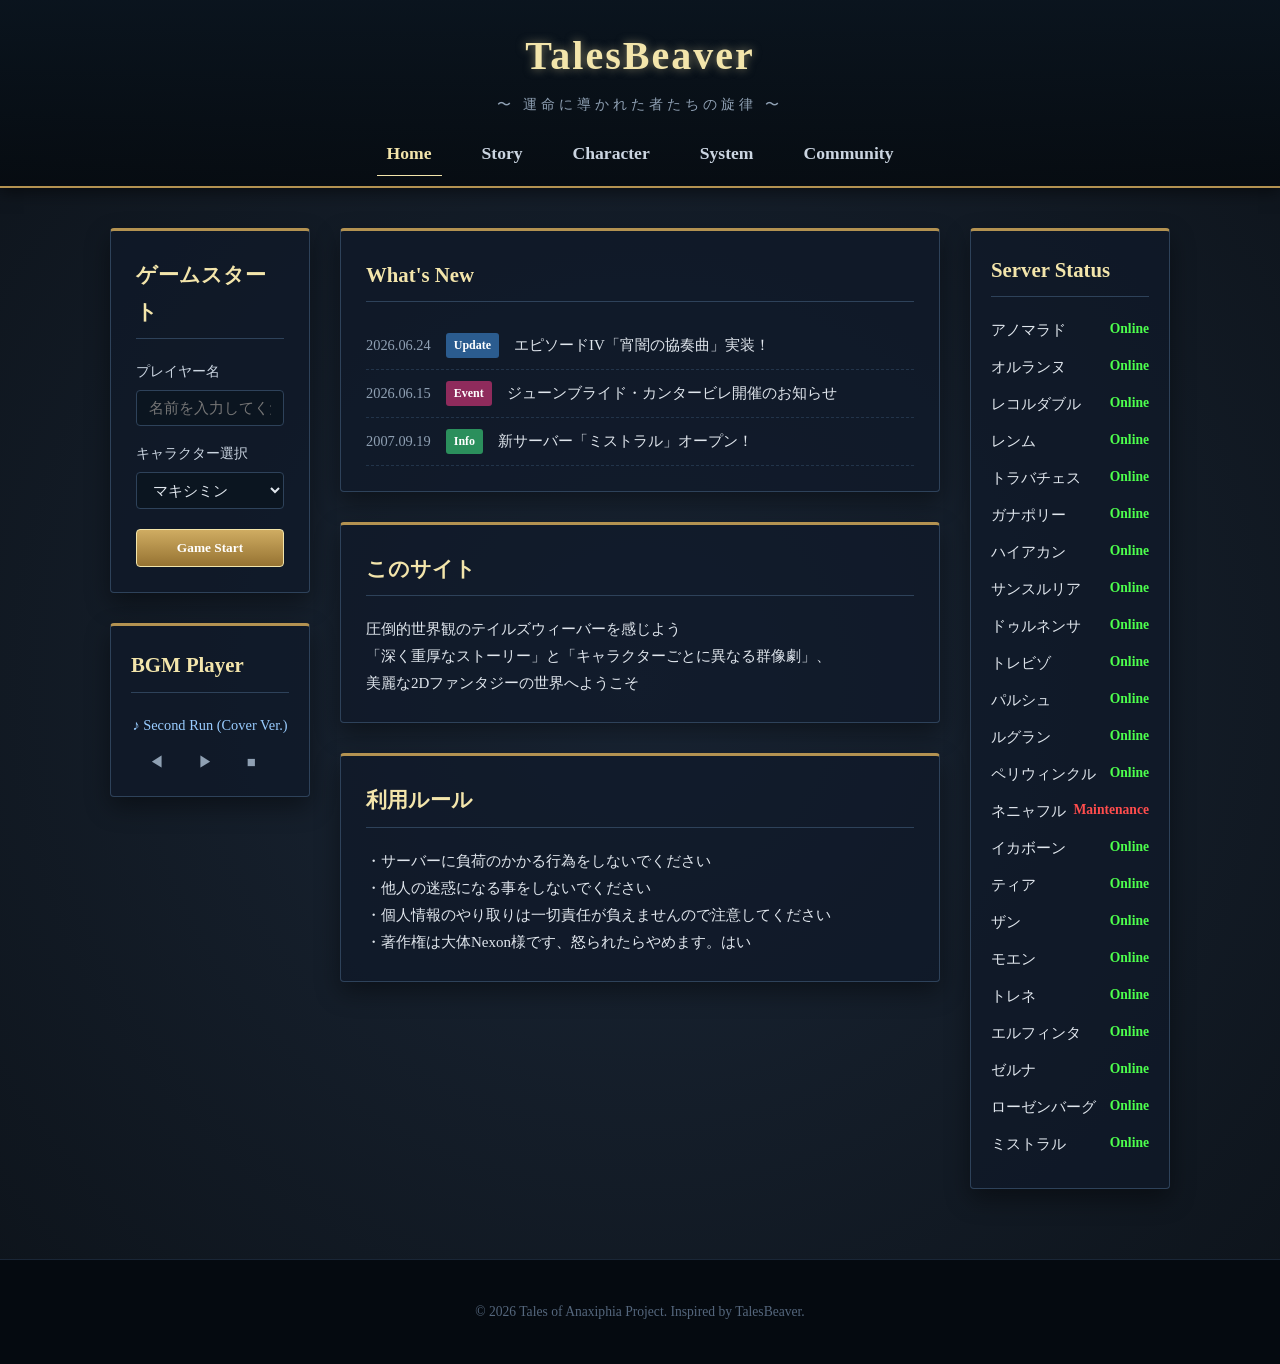
==== client/index.html @ 96a261ec "-ログインキャラ名" ====
<!DOCTYPE html>
<html lang="ja">

<head>
	<meta charset="UTF-8">
	<meta name="viewport" content="width=device-width, initial-scale=1.0">
	<link rel="icon" href="data:,">
	<title>TalesBeaver - テイルズビーバー</title>
	<style>
		/* ==========================================共通設定 & ファンタジー風リセット========================================== */
		* {
			margin: 0;
			padding: 0;
			box-sizing: border-box;
		}

		body {
			background-color: #0d131a;
			/* 深みのある紺色 */
			background-image: radial-gradient(circle at center, #1a2636 0%, #0d131a 100%);
			color: #e0e6ed;
			font-family: 'Noto Serif JP', serif;
			font-size: 15px;
			line-height: 1.8;
		}

		a {
			color: #4da6ff;
			text-decoration: none;
			transition: color 0.3s;
		}

		a:hover {
			color: #99ccff;
		}

		/* ==========================================ヘッダー========================================== */
		header {
			background: linear-gradient(to bottom, rgba(10, 20, 30, 0.95), rgba(5, 10, 15, 0.85));
			border-bottom: 2px solid #b39251;
			/* テイルズ風のゴールドライン */
			padding: 20px 0 10px 0;
			text-align: center;
			box-shadow: 0 4px 15px rgba(0, 0, 0, 0.5);
		}

		.site-title {
			font-family: 'Cinzel', serif;
			font-size: 2.5rem;
			color: #f3e5ab;
			/* 柔らかなゴールド */
			text-shadow: 0 0 10px rgba(243, 229, 171, 0.5);
			letter-spacing: 2px;
		}

		.site-subtitle {
			font-size: 0.9rem;
			color: #8fa0b3;
			margin-bottom: 15px;
			letter-spacing: 4px;
		}

		nav ul {
			list-style: none;
			display: flex;
			justify-content: center;
			gap: 30px;
		}

		nav a {
			font-family: 'Cinzel', serif;
			font-size: 1.1rem;
			color: #cbd5e1;
			font-weight: bold;
			display: block;
			padding: 5px 10px;
		}

		nav a:hover,
		nav a.active {
			color: #f3e5ab;
			border-bottom: 1px solid #f3e5ab;
		}

		/* ==========================================メインビジュアル (Hero)========================================== */
		.hero-section {
			/*いったん非表示*/
			display: none;
			height: 300px;
			/* 本来はここにテイルズ風のドット絵や美しい空の背景画像を入れます */
			background: url('/assets/header.jpg') no-repeat center/cover;
			border-bottom: 1px solid #3a4d66;
		}

		.hero-overlay {
			background: linear-gradient(to bottom, rgba(13, 19, 26, 0.3), rgba(13, 19, 26, 0.9));
			height: 100%;
			display: flex;
			align-items: center;
			justify-content: center;
			text-align: center;
		}

		.hero-content h2 {
			font-size: 2rem;
			color: #ffffff;
			text-shadow: 0 2px 8px rgba(0, 0, 0, 0.8);
			margin-bottom: 10px;
		}

		.hero-content p {
			color: #cbd5e1;
			margin-bottom: 25px;
			text-shadow: 0 1px 5px rgba(0, 0, 0, 0.8);
		}

		/* ゲームスタートボタン (TWのUI風) */
		.btn-download {
			display: inline-block;
			background: linear-gradient(to bottom, #cfac62, #967332);
			border: 2px solid #f3e5ab;
			color: #fff;
			padding: 12px 40px;
			font-size: 1.2rem;
			font-family: 'Cinzel', serif;
			font-weight: bold;
			border-radius: 4px;
			box-shadow: 0 4px 10px rgba(0, 0, 0, 0.5);
			text-shadow: 0 2px 2px rgba(0, 0, 0, 0.6);
		}

		.btn-download:hover {
			background: linear-gradient(to bottom, #dfbc72, #a68342);
			color: #fff;
			box-shadow: 0 0 15px rgba(243, 229, 171, 0.6);
		}

		/* ==========================================レイアウト========================================== */
		.main-container {
			max-width: 1100px;
			margin: 40px auto;
			padding: 0 20px;
			display: grid;
			/* 3列分の幅の比率を指定（左:中央:右 = 2:6:2 に変更して中央のWhat's Newを広くした） */
			grid-template-columns: 2fr 6fr 2fr;
			gap: 30px;
		}

		@media (max-width: 768px) {
			.main-container {
				/* スマホ幅では1列に折り返す */
				grid-template-columns: 1fr;
			}
		}

		/* ==========================================TW風 ウィンドウデザイン========================================== */
		.box-window {
			background: rgba(15, 25, 40, 0.75);
			border: 1px solid #2e425a;
			border-top: 3px solid #b39251;
			/* 上部だけゴールド */
			border-radius: 4px;
			padding: 25px;
			margin-bottom: 30px;
			box-shadow: 0 10px 25px rgba(0, 0, 0, 0.4);
		}

		.box-title {
			font-family: 'Cinzel', serif;
			font-size: 1.3rem;
			color: #f3e5ab;
			margin-bottom: 20px;
			border-bottom: 1px solid #2e425a;
			padding-bottom: 8px;
		}

		/* ニュースリスト */
		.news-list {
			list-style: none;
		}

		.news-list li {
			padding: 10px 0;
			border-bottom: 1px dashed #22344a;
			display: flex;
			align-items: center;
		}

		.news-list .date {
			font-family: 'Cinzel', serif;
			color: #8fa0b3;
			font-size: 0.9rem;
			margin-right: 15px;
		}

		.tag {
			font-size: 0.75rem;
			padding: 2px 8px;
			border-radius: 3px;
			margin-right: 15px;
			font-weight: bold;
		}

		.tag.update {
			background-color: #2b5c8f;
			color: #fff;
		}

		.tag.event {
			background-color: #8f2b5c;
			color: #fff;
		}

		.tag.info {
			background-color: #2b8f5c;
			color: #fff;
		}

		/* サイドバー要素 */
		.sm-box {
			padding: 20px;
		}

		.server-status p {
			margin-bottom: 10px;
			display: flex;
			justify-content: space-between;
		}

		.status {
			font-size: 0.85rem;
			font-weight: bold;
		}

		.status.online {
			color: #4dff4d;
		}

		.status.maintenance {
			color: #ff4d4d;
		}

		.bgm-title {
			font-size: 0.9rem;
			color: #99ccff;
			text-align: center;
			margin-bottom: 10px;
		}

		.player-controls {
			text-align: center;
			letter-spacing: 15px;
			cursor: pointer;
			color: #8fa0b3;
		}

		.player-controls span:hover {
			color: #f3e5ab;
		}

		/* ==========================================フッター========================================== */
		footer {
			text-align: center;
			padding: 40px 0;
			background-color: #050a10;
			border-top: 1px solid #1a2636;
			color: #55677d;
			font-size: 0.85rem;
		}

		/* キャラクター選択フォーム用スタイル ===============================================================*/
		.character-form {
			display: flex;
			flex-direction: column;
			gap: 15px;
		}

		.form-group {
			display: flex;
			flex-direction: column;
			gap: 5px;
		}

		.form-group label {
			font-size: 0.9rem;
			color: #cbd5e1;
		}

		.form-input,
		.form-select {
			width: 100%;
			padding: 8px 12px;
			background-color: rgba(10, 20, 30, 0.8);
			border: 1px solid #2e425a;
			border-radius: 4px;
			color: #e0e6ed;
			font-family: inherit;
			font-size: 0.95rem;
			outline: none;
			transition: border-color 0.3s, box-shadow 0.3s;
		}

		.form-input:focus,
		.form-select:focus {
			border-color: #f3e5ab;
			box-shadow: 0 0 5px rgba(243, 229, 171, 0.3);
		}

		.form-select option {
			background-color: #0d131a;
			color: #e0e6ed;
		}

		.btn-submit {
			margin-top: 5px;
			padding: 10px;
			background: linear-gradient(to bottom, #cfac62, #967332);
			border: 1px solid #f3e5ab;
			border-radius: 4px;
			color: #fff;
			font-family: 'Cinzel', serif;
			font-weight: bold;
			cursor: pointer;
			transition: background 0.3s, box-shadow 0.3s;
		}

		.btn-submit:hover {
			background: linear-gradient(to bottom, #dfbc72, #a68342);
			box-shadow: 0 0 10px rgba(243, 229, 171, 0.4);
		}
	</style>
</head>

<body>

	<!-- ヘッダー（タイトル・ナビゲーション） -->
	<header>
		<div class="header-container">
			<h1 class="site-title">TalesBeaver</h1>
			<p class="site-subtitle">〜 運命に導かれた者たちの旋律 〜</p>
			<nav>
				<ul>
					<li><a href="#" class="active">Home</a></li>
					<li><a href="#">Story</a></li>
					<li><a href="#">Character</a></li>
					<li><a href="#">System</a></li>
					<li><a href="#">Community</a></li>
				</ul>
			</nav>
		</div>
	</header>

	<!-- メインビジュアル（トップ画像エリア） -->
	<section class="hero-section">
		<div class="hero-overlay">
			<div class="hero-content">
				<h2>新たな旅立ちの詩が、ここから始まる</h2>
				<p>美しく切ない旋律にのせて贈る、あなただけの冒険譚。</p>
				<a href="./game.html" class="btn-download">Game Start</a>
			</div>
		</div>
	</section>

	<!-- メインコンテンツ -->
	<div class="main-container">
		<!-- 左列：キャラクター選択 -->
		<section class="column-left">

			<section class="box-window">
				<h3 class="box-title">ゲームスタート</h3>
				<form class="character-form" id="character-form">
					<div class="form-group">
						<label for="playerName">プレイヤー名</label>
						<input type="text" id="playerName" class="form-input" placeholder="名前を入力してください">
					</div>
					<div class="form-group">
						<label for="characterName">キャラクター選択</label>
						<select id="characterName" class="form-select">
							<option value="maximin">マキシミン</option>
							<option value="tichiel">ティチエル</option>
						</select>
					</div>
					<button type="submit" class="btn-submit">Game Start</button>
				</form>
			</section>

			<div class="box-window sm-box">
				<h3 class="box-title">BGM Player</h3>
				<p class="bgm-title">♪ Second Run (Cover Ver.)</p>
				<div class="player-controls">
					<span>◀</span> <span>▶</span> <span>■</span>
				</div>
			</div>

		</section>

		<!-- 中央列：What's New → このサイト → 利用ルール の順に並べる -->
		<main class="column-center">

			<section class="box-window">
				<h3 class="box-title">What's New</h3>
				<ul class="news-list">
					<li><span class="date">2026.06.24</span><span class="tag update">Update</span> エピソードIV「宵闇の協奏曲」実装！
					</li>
					<li><span class="date">2026.06.15</span><span class="tag event">Event</span> ジューンブライド・カンタービレ開催のお知らせ
					</li>
					<li><span class="date">2007.09.19</span><span class="tag info">Info</span> 新サーバー「ミストラル」オープン！</li>
				</ul>
			</section>

			<section class="box-window">
				<h3 class="box-title">このサイト</h3>
				<p>圧倒的世界観のテイルズウィーバーを感じよう</p>
				<p>「深く重厚なストーリー」と「キャラクターごとに異なる群像劇」、</p>
				<p>美麗な2Dファンタジーの世界へようこそ</p>
			</section>

			<section class="box-window">
				<h3 class="box-title">利用ルール</h3>
				<p>・サーバーに負荷のかかる行為をしないでください</p>
				<p>・他人の迷惑になる事をしないでください</p>
				<p>・個人情報のやり取りは一切責任が負えませんので注意してください</p>
				<p>・著作権は大体Nexon様です、怒られたらやめます。はい</p>
			</section>

		</main>

		<!-- 右列：サーバー状況とBGMプレイヤー -->
		<aside class="sidebar-area">
			<div class="box-window sm-box">
				<h3 class="box-title">Server Status</h3>
				<div class="server-status">
					<p>アノマラド<span start="2004/02/25" class="status online">Online</span></p>
					<p>オルランヌ<span start="2004/02/25" class="status online">Online</span></p>
					<p>レコルダブル<span start="2004/02/25" class="status online">Online</span></p>
					<p>レンム<span start="2004/02/25" class="status online">Online</span></p>
					<p>トラバチェス<span start="2004/02/25" class="status online">Online</span></p>

					<p>ガナポリー<span start="2004/04/14" class="status online">Online</span></p>
					<p>ハイアカン<span start="2004/04/14" class="status online">Online</span></p>

					<p>サンスルリア<span start="2004/04/28" class="status online">Online</span></p>
					<p>ドゥルネンサ<span start="2004/04/28" class="status online">Online</span></p>
					<p>トレビゾ<span start="2004/04/28" class="status online">Online</span></p>
					<p>パルシュ<span start="2004/09/03" class="status online">Online</span></p>
					<p>ルグラン<span start="2004/09/03" class="status online">Online</span></p>

					<p>ペリウィンクル<span start="2006/08/30" class="status online">Online</span></p>
					<p>ネニャフル<span start="2006/10/25" class="status maintenance">Maintenance</span></p>

					<p>イカボーン<span start="2007/06/06" class="status online">Online</span></p>
					<p>ティア<span start="2007/08/22" class="status online">Online</span></p>
					<p>ザン<span start="2007/12/05" class="status online">Online</span></p>
					<p>モエン<span start="2012/03/28" class="status online">Online</span></p>

					<p>トレネ<span start="2007/03/28" class="status online">Online</span></p>
					<p>エルフィンタ<span start="2007/04/18" class="status online">Online</span></p>
					<p>ゼルナ<span start="2007/07/18" class="status online">Online</span></p>
					<p>ローゼンバーグ<span start="2007/07/18" class="status online">Online</span></p>
					<p>ミストラル<span start="2007/09/19" class="status online">Online</span></p>
				</div>
			</div>
		</aside>
	</div>

	<!-- フッター -->
	<footer>
		<p>&copy; 2026 Tales of Anaxiphia Project. Inspired by TalesBeaver.</p>
	</footer>

<script>
    // ゲームスタートフォームの要素を取得しておく
    const characterForm = document.getElementById('character-form');

    // フォームが送信されたときに実行される処理
    characterForm.addEventListener('submit', function (event) 
	{
        // 本来のフォーム送信(ページの再読み込み)を止める
        event.preventDefault();

        // 入力欄・選択欄から値を取り出す
        let playerName = document.getElementById('playerName').value;
        let characterName = document.getElementById('characterName').value;

        // localStorageに保存する　
		// 共有範囲　スキーム（プロトコル）: http / https ホスト（ドメイン）: example.com ポート番号: :80 / :443 など
        localStorage.setItem('playerName', playerName);
        localStorage.setItem('characterName', characterName);

        // 保存が終わったらgame.htmlへ移動する
        window.location.href = './game.html';
    });

	// ページ読み込み時
	window.addEventListener('load', () =>
	{
		const playerName = localStorage.getItem('playerName');
		const characterName = localStorage.getItem('characterName');

		if(playerName)
			document.getElementById('playerName').value = playerName;
		if(characterName)
			document.getElementById('characterName').value = characterName;
	});


</script>

</body>

</html>
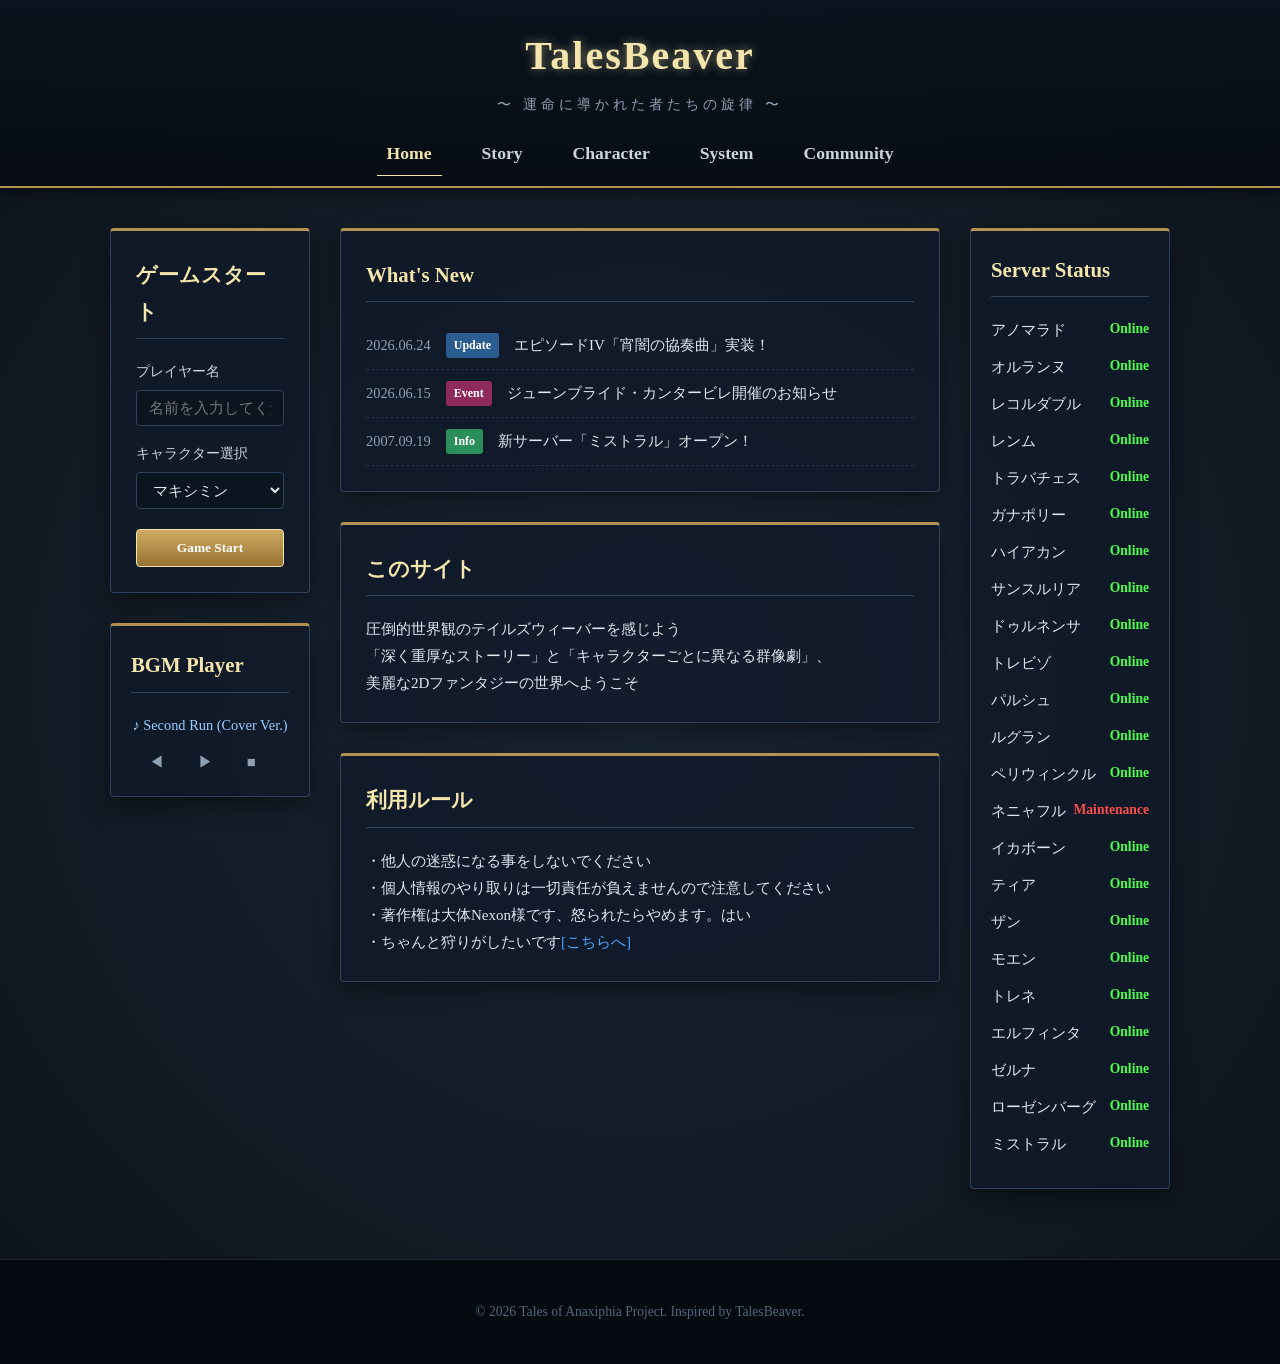
==== commit 8ea04c1f: "-DOM名前変更" ====
--- a/client/index.html
+++ b/client/index.html
@@ -4,7 +4,8 @@
 <head>
 	<meta charset="UTF-8">
 	<meta name="viewport" content="width=device-width, initial-scale=1.0">
-	<link rel="icon" href="data:,">
+	<link rel="icon" href="/assets/icon.ico" sizes="any">
+	<!--<link rel="icon" href="../client/assets/favicon.ico">-->
 	<title>TalesBeaver - テイルズビーバー</title>
 	<style>
 		/* ==========================================共通設定 & ファンタジー風リセット========================================== */
@@ -417,10 +418,10 @@
 
 			<section class="box-window">
 				<h3 class="box-title">利用ルール</h3>
-				<p>・サーバーに負荷のかかる行為をしないでください</p>
 				<p>・他人の迷惑になる事をしないでください</p>
 				<p>・個人情報のやり取りは一切責任が負えませんので注意してください</p>
 				<p>・著作権は大体Nexon様です、怒られたらやめます。はい</p>
+				<p>・ちゃんと狩りがしたいです<a href="https://talesweaver.nexon.co.jp/">[こちらへ]</a></p>
 			</section>
 
 		</main>
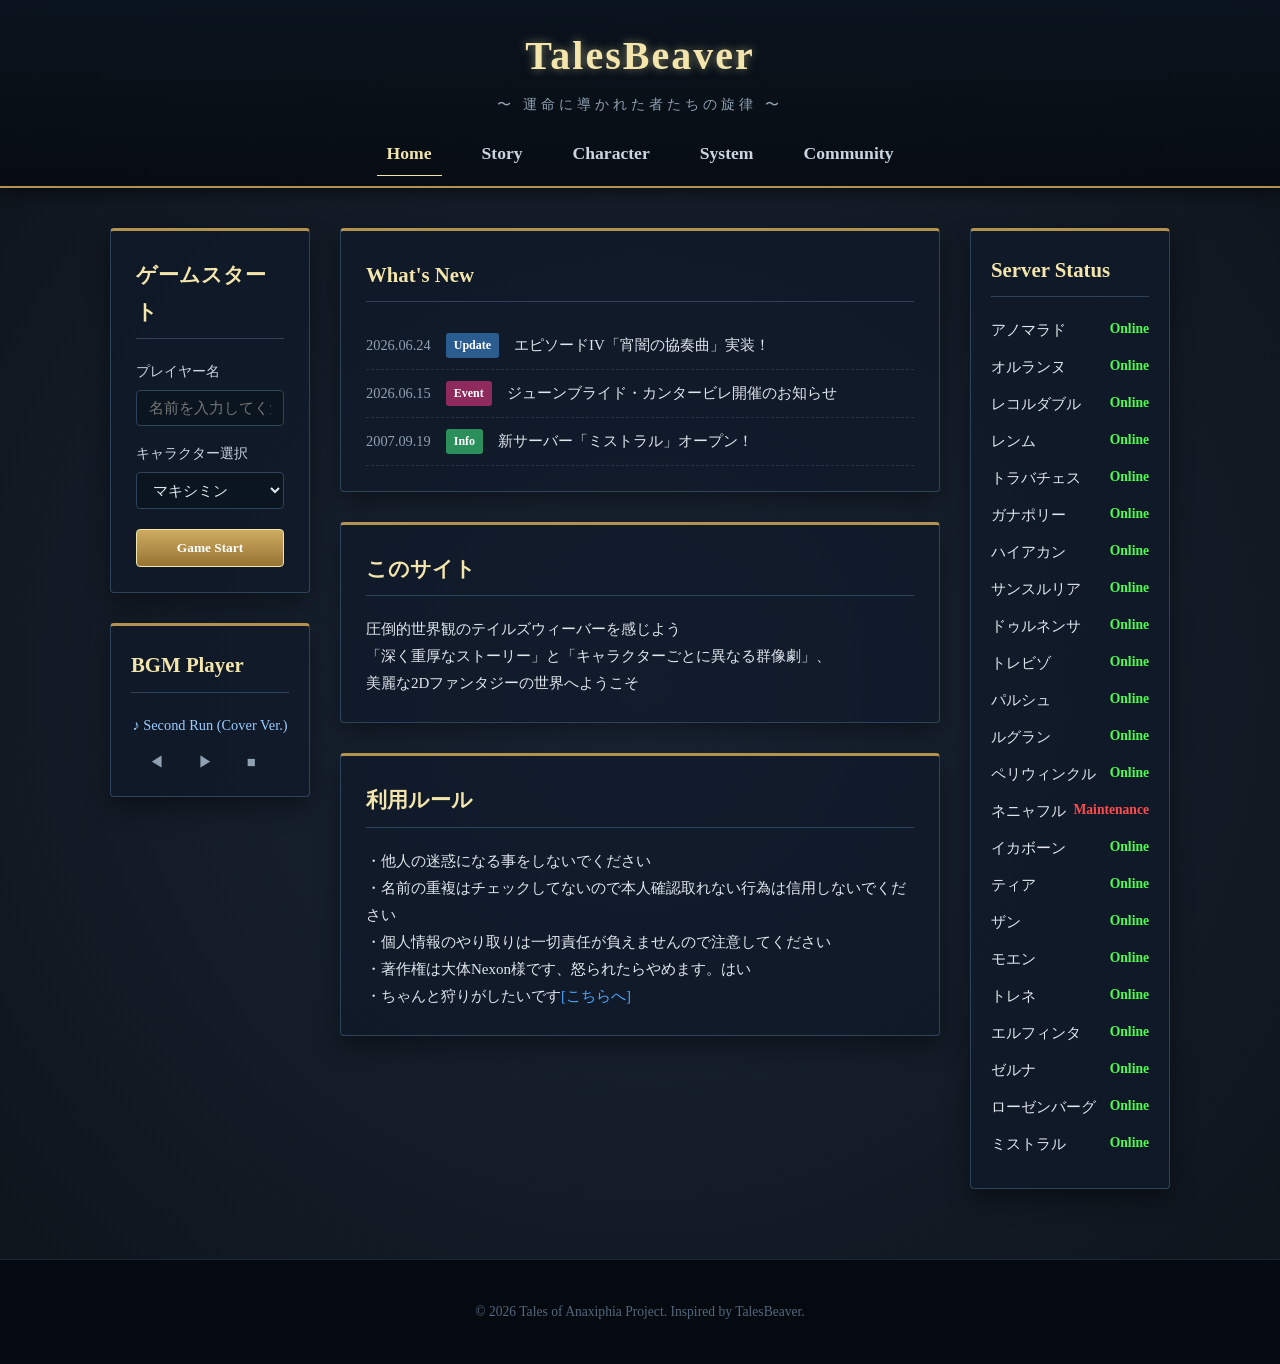
==== commit c2ac6e3f: "-カメラガクガク修正" ====
--- a/client/index.html
+++ b/client/index.html
@@ -419,6 +419,7 @@
 			<section class="box-window">
 				<h3 class="box-title">利用ルール</h3>
 				<p>・他人の迷惑になる事をしないでください</p>
+				<p>・名前の重複はチェックしてないので本人確認取れない行為は信用しないでください</p>
 				<p>・個人情報のやり取りは一切責任が負えませんので注意してください</p>
 				<p>・著作権は大体Nexon様です、怒られたらやめます。はい</p>
 				<p>・ちゃんと狩りがしたいです<a href="https://talesweaver.nexon.co.jp/">[こちらへ]</a></p>
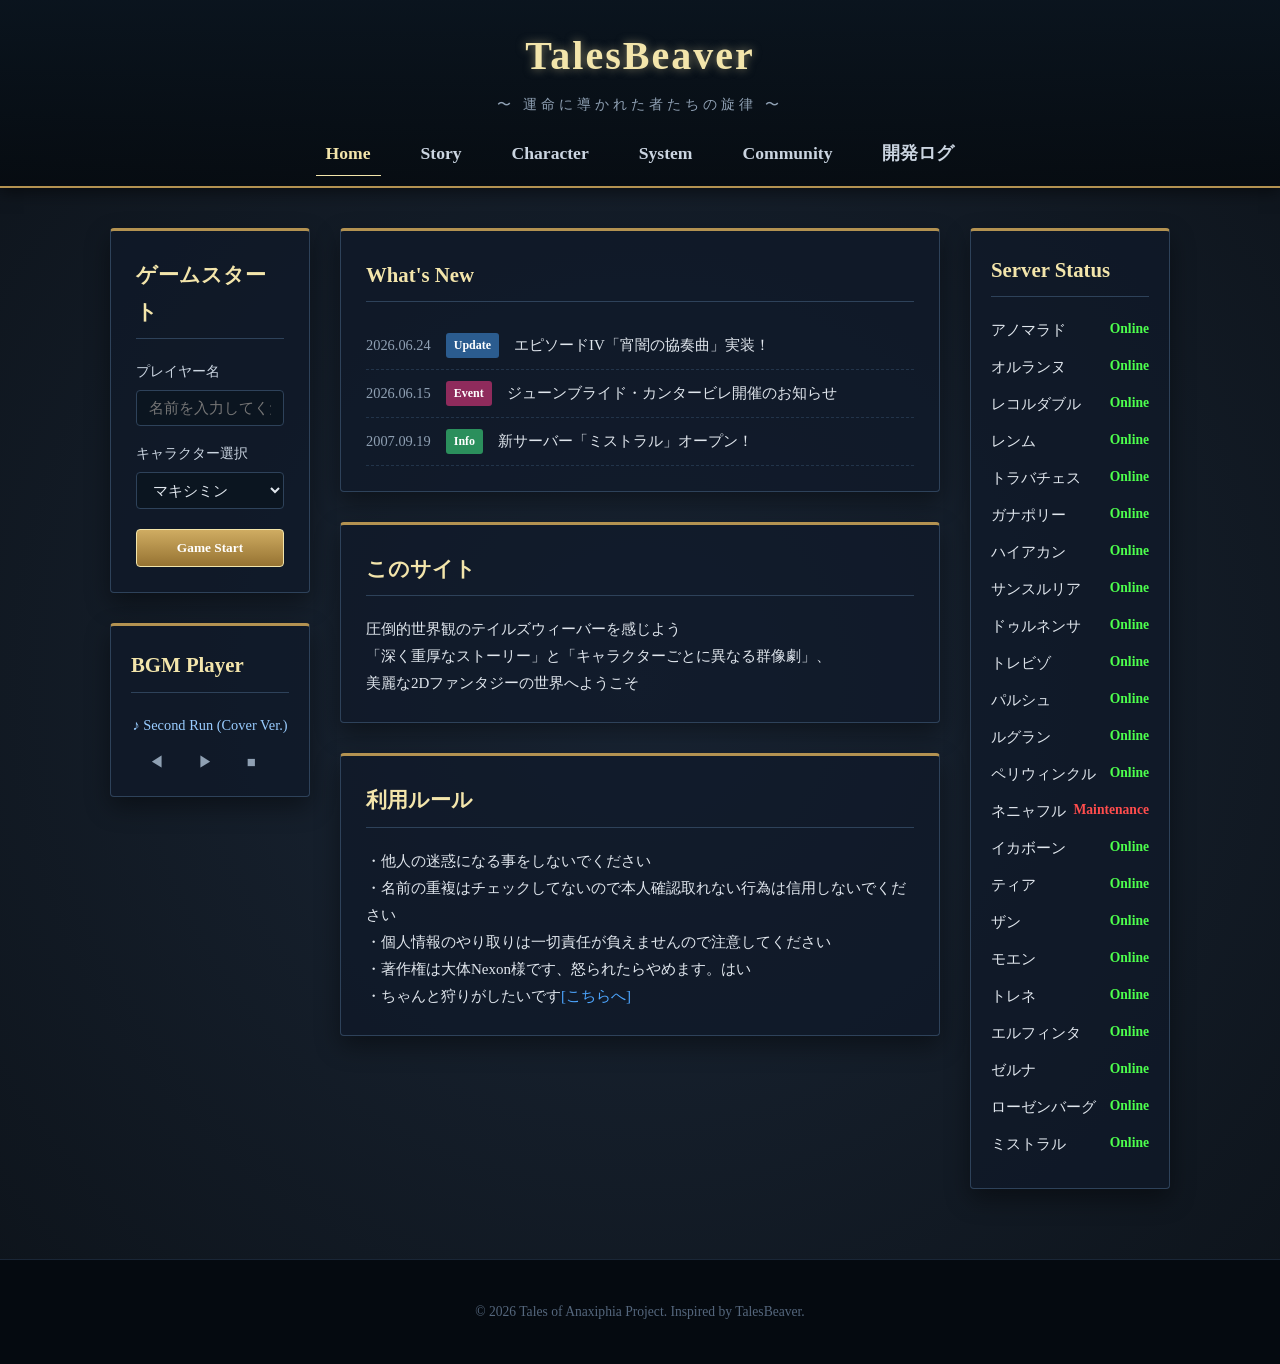
==== commit 4c427b2b: "-開発ログURL" ====
--- a/client/index.html
+++ b/client/index.html
@@ -5,6 +5,7 @@
 	<meta charset="UTF-8">
 	<meta name="viewport" content="width=device-width, initial-scale=1.0">
 	<link rel="icon" href="/assets/icon.ico" sizes="any">
+	<link rel="manifest" href="manifest.json">
 	<!--<link rel="icon" href="../client/assets/favicon.ico">-->
 	<title>TalesBeaver - テイルズビーバー</title>
 	<style>
@@ -346,6 +347,7 @@
 					<li><a href="#">Character</a></li>
 					<li><a href="#">System</a></li>
 					<li><a href="#">Community</a></li>
+					<li><a href="https://note.com/mendokusasasa/n/n5b139da67ce1">開発ログ</a></li>	
 				</ul>
 			</nav>
 		</div>
@@ -379,6 +381,7 @@
 						<select id="characterName" class="form-select">
 							<option value="maximin">マキシミン</option>
 							<option value="tichiel">ティチエル</option>
+							<option value="jellypi">ゼリッピ</option>
 						</select>
 					</div>
 					<button type="submit" class="btn-submit">Game Start</button>
@@ -471,27 +474,27 @@
 	</footer>
 
 <script>
-    // ゲームスタートフォームの要素を取得しておく
-    const characterForm = document.getElementById('character-form');
-
-    // フォームが送信されたときに実行される処理
-    characterForm.addEventListener('submit', function (event) 
+	// ゲームスタートフォームの要素を取得しておく
+	const characterForm = document.getElementById('character-form');
+
+	// フォームが送信されたときに実行される処理
+	characterForm.addEventListener('submit', function (event) 
 	{
-        // 本来のフォーム送信(ページの再読み込み)を止める
-        event.preventDefault();
-
-        // 入力欄・選択欄から値を取り出す
-        let playerName = document.getElementById('playerName').value;
-        let characterName = document.getElementById('characterName').value;
-
-        // localStorageに保存する　
+		// 本来のフォーム送信(ページの再読み込み)を止める
+		event.preventDefault();
+
+		// 入力欄・選択欄から値を取り出す
+		let playerName = document.getElementById('playerName').value;
+		let characterName = document.getElementById('characterName').value;
+
+		// localStorageに保存する　
 		// 共有範囲　スキーム（プロトコル）: http / https ホスト（ドメイン）: example.com ポート番号: :80 / :443 など
-        localStorage.setItem('playerName', playerName);
-        localStorage.setItem('characterName', characterName);
-
-        // 保存が終わったらgame.htmlへ移動する
-        window.location.href = './game.html';
-    });
+		localStorage.setItem('playerName', playerName);
+		localStorage.setItem('characterName', characterName);
+
+		// 保存が終わったらgame.htmlへ移動する
+		window.location.href = './game.html';
+	});
 
 	// ページ読み込み時
 	window.addEventListener('load', () =>
@@ -506,6 +509,22 @@
 	});
 
 
+	// service-worker
+	/*if ('serviceWorker' in navigator) 
+	{
+	  window.addEventListener('load', () => {
+		// 'service-worker.js' を登録 (index.htmlからの相対パス)
+		navigator.serviceWorker.register('service-worker.js')
+		  .then((registration) => {
+			console.log('Service Worker registered successfully:', registration.scope);
+		  })
+		  .catch((error) => {
+			console.log('Service Worker registration failed:', error);
+		  });
+	  });
+	}*/
+
+
 </script>
 
 </body>
